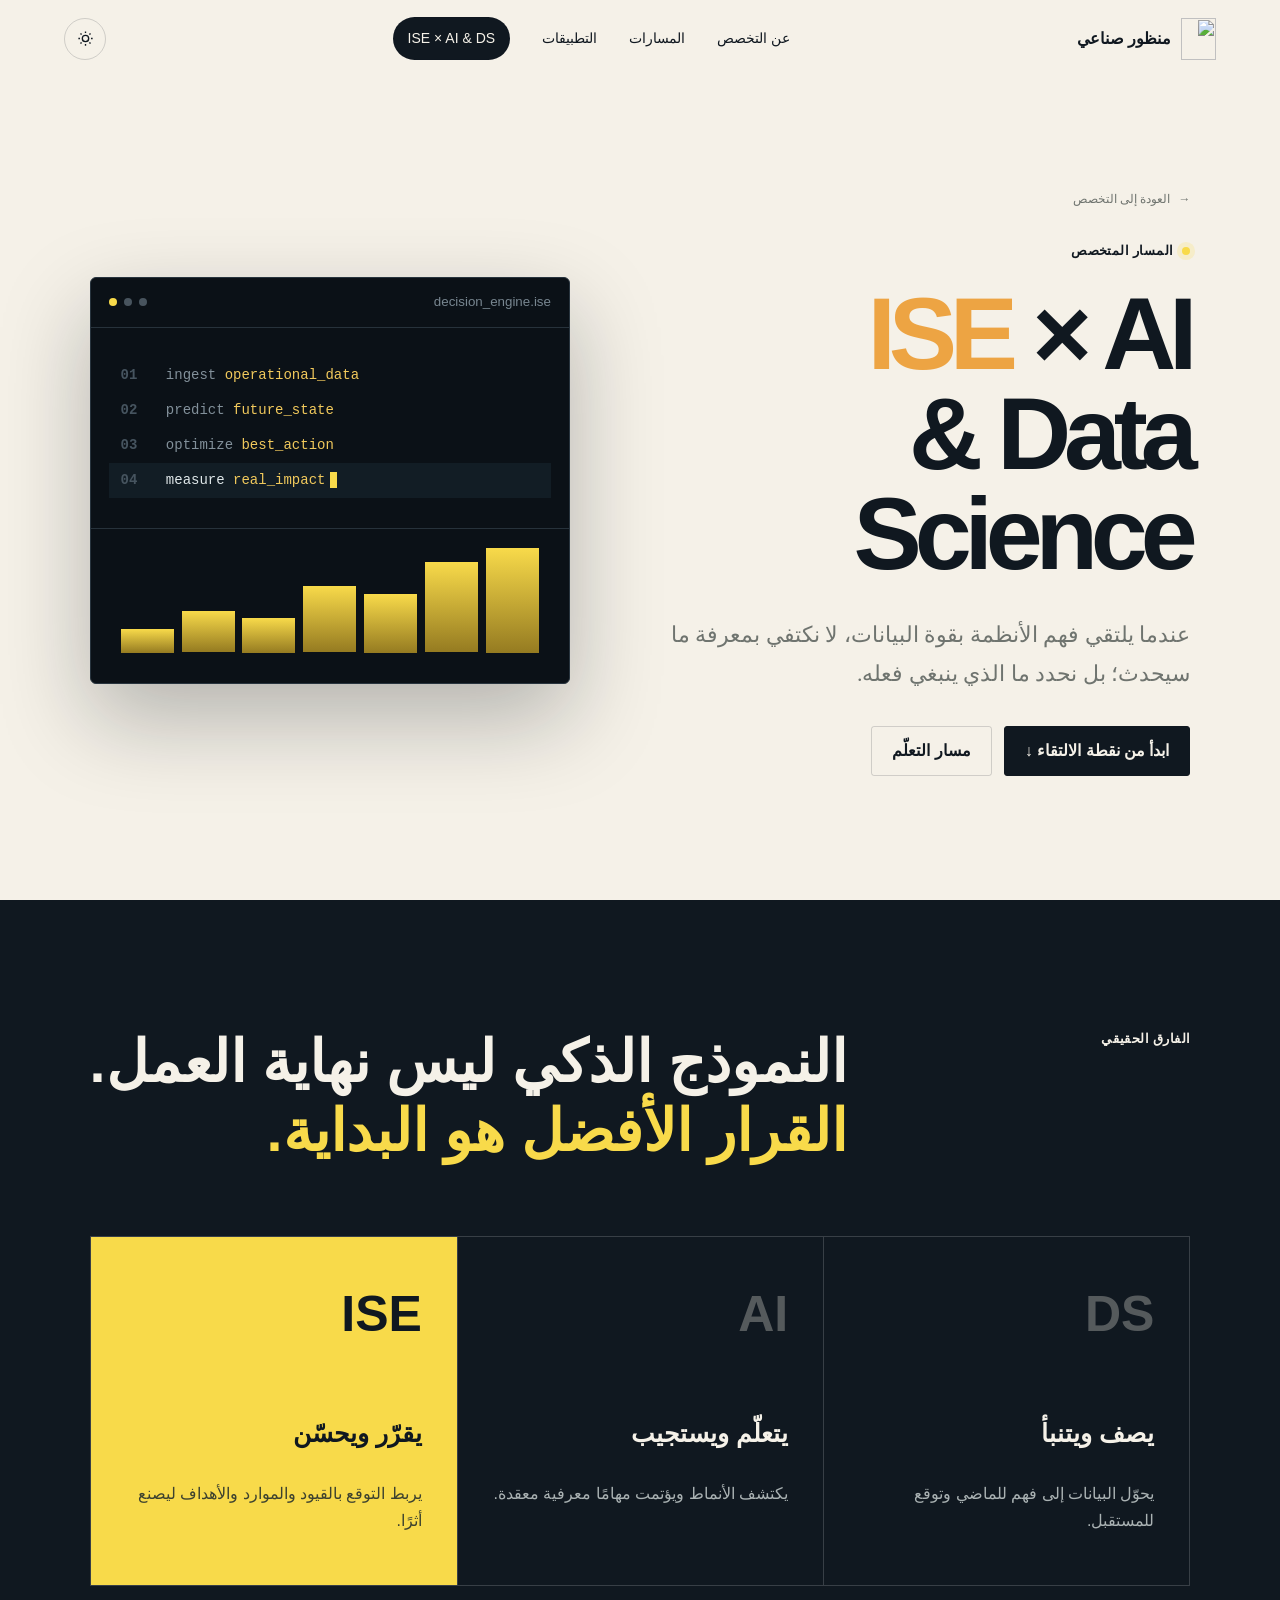
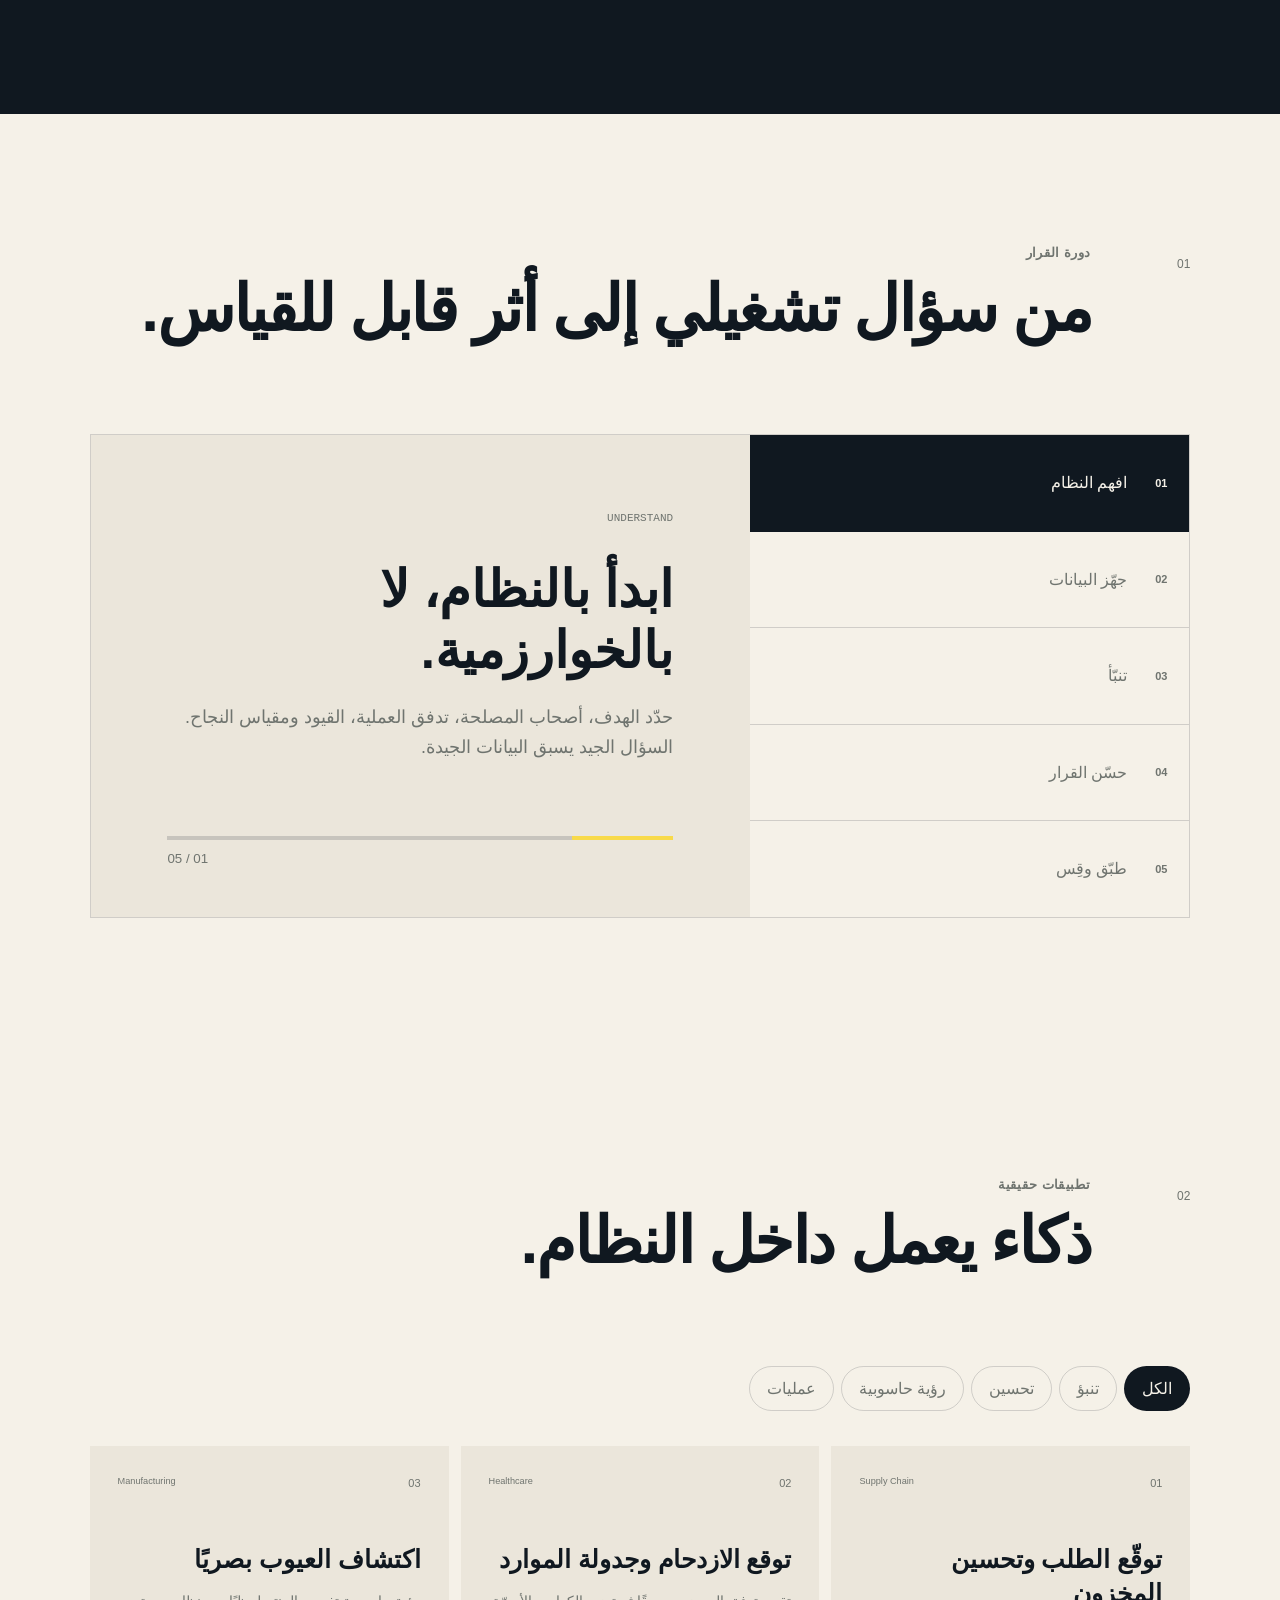
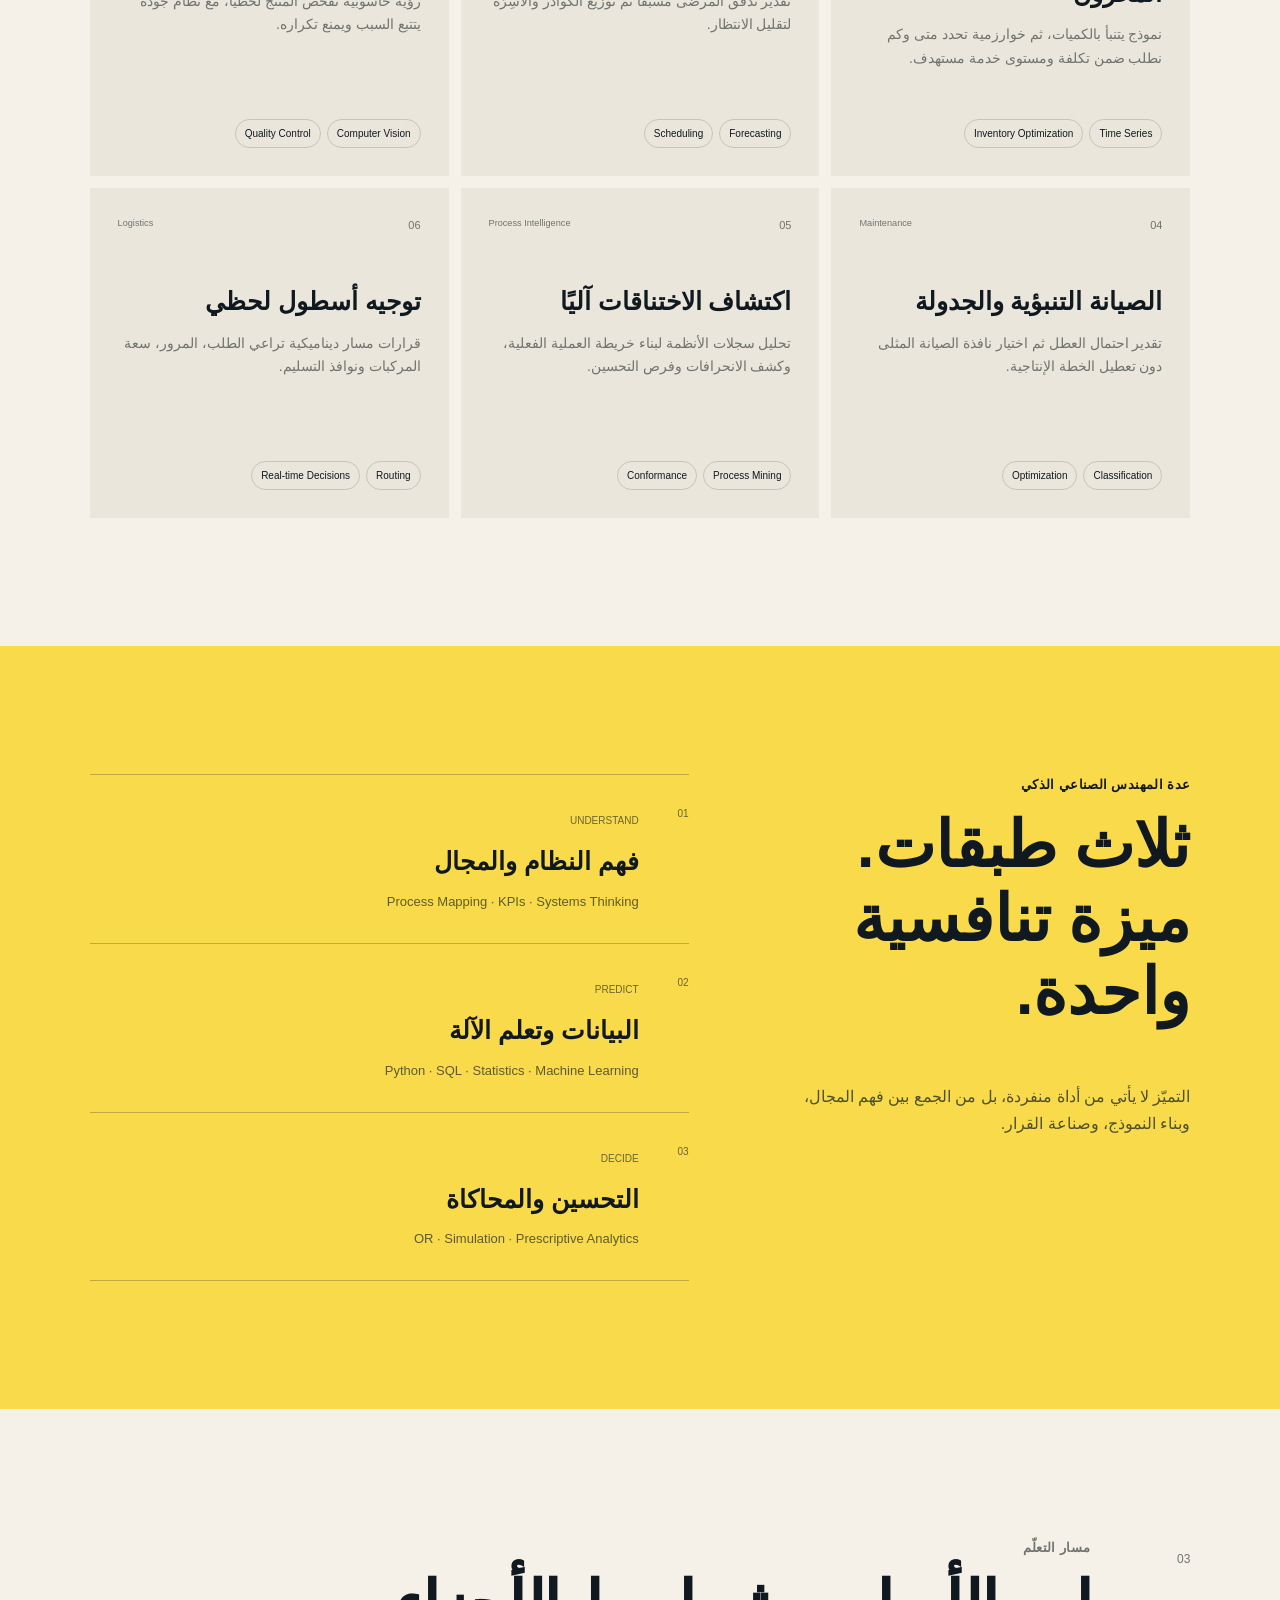
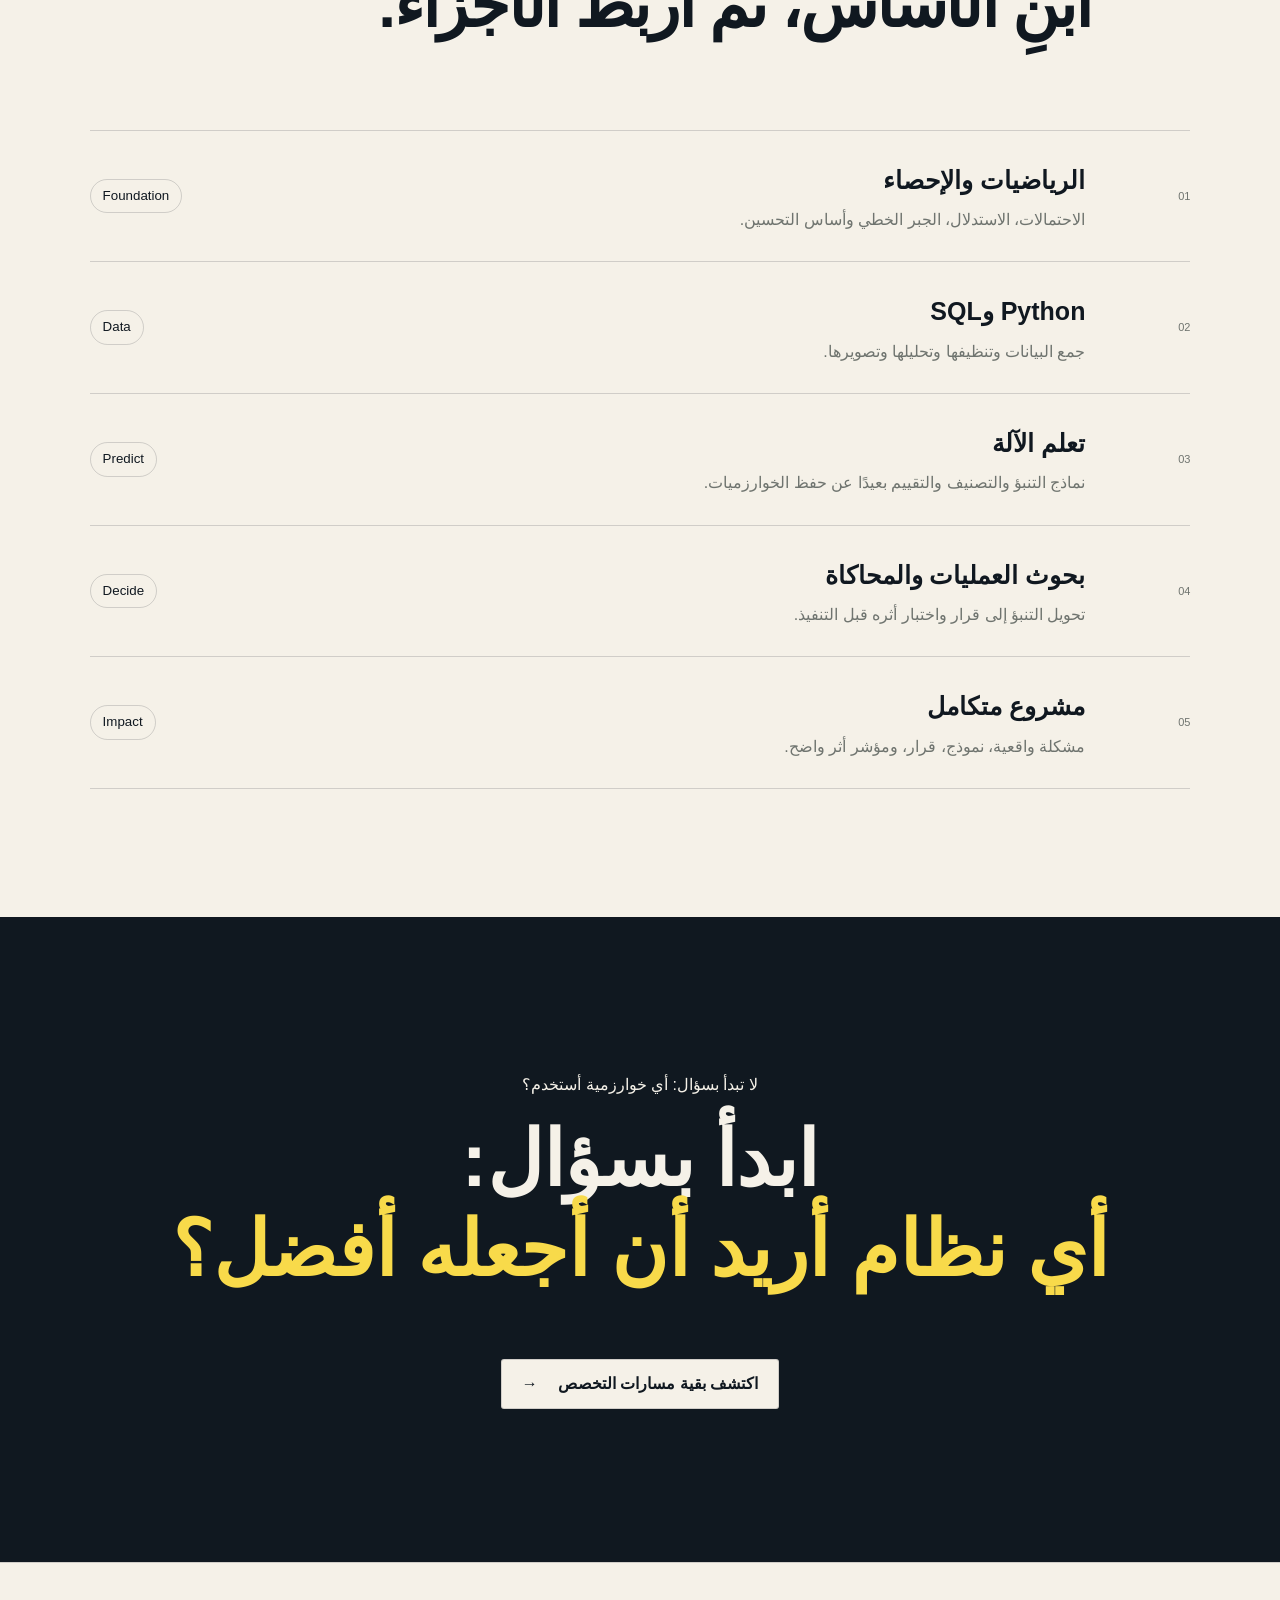
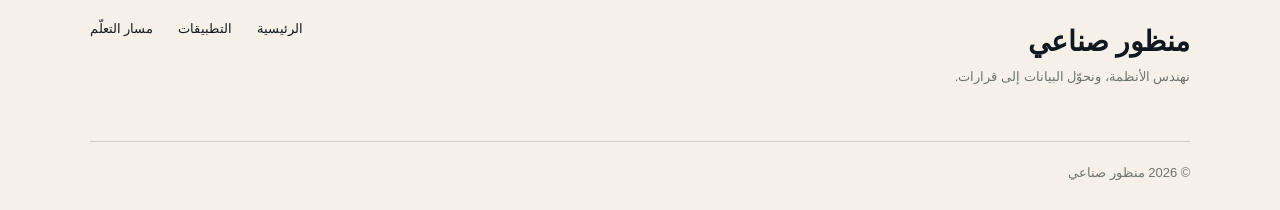
==== ai-data.html @ ce57ec6a "Add files via upload Initial website launch" ====
<!doctype html>
<html lang="ar" dir="rtl">
<head>
  <meta charset="utf-8"><meta name="viewport" content="width=device-width, initial-scale=1">
  <meta name="description" content="تقاطع الهندسة الصناعية والنظم مع الذكاء الاصطناعي وعلوم البيانات: من التنبؤ إلى القرار والتحسين.">
  <meta name="theme-color" content="#101820">
  <title>ISE × AI & Data Science | منظور صناعي</title>
  <link rel="icon" href="assets/manthoor-logo.svg" type="image/svg+xml"><link rel="stylesheet" href="styles.css">
</head>
<body data-page="ai">
  <a class="skip-link" href="#main">تجاوز إلى المحتوى</a><div class="reading-progress" aria-hidden="true"><span></span></div>
  <header class="site-header" data-header>
    <a class="brand" href="index.html"><img src="assets/manthoor-logo.svg" alt="" width="40" height="46"><span>منظور صناعي</span></a>
    <nav class="desktop-nav" aria-label="التنقل الرئيسي"><a href="index.html#about">عن التخصص</a><a href="index.html#fields">المسارات</a><a href="#applications">التطبيقات</a><a class="nav-feature active" href="ai-data.html">ISE × AI &amp; DS</a></nav>
    <div class="header-actions"><button class="icon-button" data-theme-toggle aria-label="تبديل المظهر"><svg aria-hidden="true" viewBox="0 0 24 24"><path d="M12 3v2m0 14v2M3 12h2m14 0h2M5.64 5.64l1.42 1.42m9.88 9.88 1.42 1.42m0-12.72-1.42 1.42M7.06 16.94l-1.42 1.42M16 12a4 4 0 1 1-8 0 4 4 0 0 1 8 0Z"/></svg></button><button class="menu-button" data-menu-button aria-expanded="false" aria-controls="mobile-menu"><span></span><span></span><span></span><b class="sr-only">القائمة</b></button></div>
    <nav class="mobile-menu" id="mobile-menu" data-mobile-menu><a href="index.html">الرئيسية</a><a href="#intersection">نقطة الالتقاء</a><a href="#applications">التطبيقات</a><a href="#roadmap">مسار التعلّم</a></nav>
  </header>

  <main id="main">
    <section class="ai-hero">
      <div class="ai-hero-copy reveal"><a class="back-link" href="index.html"><span aria-hidden="true">→</span> العودة إلى التخصص</a><div class="eyebrow"><span class="eyebrow-dot"></span> المسار المتخصص</div><h1><span>ISE</span> × AI<br>&amp; Data Science</h1><p>عندما يلتقي فهم الأنظمة بقوة البيانات، لا نكتفي بمعرفة ما سيحدث؛ بل نحدد ما الذي ينبغي فعله.</p><div class="hero-actions"><a class="button primary" href="#intersection">ابدأ من نقطة الالتقاء ↓</a><a class="button ghost" href="#roadmap">مسار التعلّم</a></div></div>
      <div class="ai-console reveal" aria-label="تصور لمسار القرار الذكي"><div class="console-top"><span></span><span></span><span></span><small>decision_engine.ise</small></div><div class="console-body"><p><b>01</b> ingest <span>operational_data</span></p><p><b>02</b> predict <span>future_state</span></p><p><b>03</b> optimize <span>best_action</span></p><p class="console-active"><b>04</b> measure <span>real_impact</span><i></i></p></div><div class="console-chart"><i style="--h:22%"></i><i style="--h:38%"></i><i style="--h:32%"></i><i style="--h:61%"></i><i style="--h:54%"></i><i style="--h:83%"></i><i style="--h:96%"></i></div></div>
    </section>

    <section class="ai-thesis dark-band" id="intersection"><div class="reveal"><p class="kicker">الفارق الحقيقي</p><h2>النموذج الذكي ليس نهاية العمل.<br><span>القرار الأفضل هو البداية.</span></h2></div><div class="thesis-cards"><article class="reveal"><strong>DS</strong><h3>يصف ويتنبأ</h3><p>يحوّل البيانات إلى فهم للماضي وتوقع للمستقبل.</p></article><article class="reveal"><strong>AI</strong><h3>يتعلّم ويستجيب</h3><p>يكتشف الأنماط ويؤتمت مهامًا معرفية معقدة.</p></article><article class="reveal active"><strong>ISE</strong><h3>يقرّر ويحسّن</h3><p>يربط التوقع بالقيود والموارد والأهداف ليصنع أثرًا.</p></article></div></section>

    <section class="content-section decision-cycle">
      <div class="section-heading reveal"><span class="section-index">01</span><div><p class="kicker">دورة القرار</p><h2>من سؤال تشغيلي إلى أثر قابل للقياس.</h2></div></div>
      <div class="cycle-layout reveal" data-cycle>
        <div class="cycle-tabs" role="tablist">
          <button role="tab" aria-selected="true" data-cycle-step="0"><b>01</b><span>افهم النظام</span></button>
          <button role="tab" aria-selected="false" data-cycle-step="1"><b>02</b><span>جهّز البيانات</span></button>
          <button role="tab" aria-selected="false" data-cycle-step="2"><b>03</b><span>تنبّأ</span></button>
          <button role="tab" aria-selected="false" data-cycle-step="3"><b>04</b><span>حسّن القرار</span></button>
          <button role="tab" aria-selected="false" data-cycle-step="4"><b>05</b><span>طبّق وقِس</span></button>
        </div>
        <div class="cycle-panel"><span data-cycle-label>UNDERSTAND</span><h3 data-cycle-title>ابدأ بالنظام، لا بالخوارزمية.</h3><p data-cycle-text>حدّد الهدف، أصحاب المصلحة، تدفق العملية، القيود ومقياس النجاح. السؤال الجيد يسبق البيانات الجيدة.</p><div class="cycle-meter"><i></i><small data-cycle-count>01 / 05</small></div></div>
      </div>
    </section>

    <section class="content-section applications" id="applications">
      <div class="section-heading reveal"><span class="section-index">02</span><div><p class="kicker">تطبيقات حقيقية</p><h2>ذكاء يعمل داخل النظام.</h2></div></div>
      <div class="filter-row reveal" data-filters aria-label="تصفية التطبيقات"><button class="active" data-filter="all">الكل</button><button data-filter="predict">تنبؤ</button><button data-filter="optimize">تحسين</button><button data-filter="vision">رؤية حاسوبية</button><button data-filter="process">عمليات</button></div>
      <div class="project-grid" data-projects>
        <article class="project-card reveal" data-category="predict optimize"><div><span>01</span><small>Supply Chain</small></div><h3>توقّع الطلب وتحسين المخزون</h3><p>نموذج يتنبأ بالكميات، ثم خوارزمية تحدد متى وكم نطلب ضمن تكلفة ومستوى خدمة مستهدف.</p><ul><li>Time Series</li><li>Inventory Optimization</li></ul></article>
        <article class="project-card reveal" data-category="predict optimize"><div><span>02</span><small>Healthcare</small></div><h3>توقع الازدحام وجدولة الموارد</h3><p>تقدير تدفق المرضى مسبقًا ثم توزيع الكوادر والأسِرّة لتقليل الانتظار.</p><ul><li>Forecasting</li><li>Scheduling</li></ul></article>
        <article class="project-card reveal" data-category="vision process"><div><span>03</span><small>Manufacturing</small></div><h3>اكتشاف العيوب بصريًا</h3><p>رؤية حاسوبية تفحص المنتج لحظيًا، مع نظام جودة يتتبع السبب ويمنع تكراره.</p><ul><li>Computer Vision</li><li>Quality Control</li></ul></article>
        <article class="project-card reveal" data-category="predict optimize"><div><span>04</span><small>Maintenance</small></div><h3>الصيانة التنبؤية والجدولة</h3><p>تقدير احتمال العطل ثم اختيار نافذة الصيانة المثلى دون تعطيل الخطة الإنتاجية.</p><ul><li>Classification</li><li>Optimization</li></ul></article>
        <article class="project-card reveal" data-category="process"><div><span>05</span><small>Process Intelligence</small></div><h3>اكتشاف الاختناقات آليًا</h3><p>تحليل سجلات الأنظمة لبناء خريطة العملية الفعلية، وكشف الانحرافات وفرص التحسين.</p><ul><li>Process Mining</li><li>Conformance</li></ul></article>
        <article class="project-card reveal" data-category="optimize process"><div><span>06</span><small>Logistics</small></div><h3>توجيه أسطول لحظي</h3><p>قرارات مسار ديناميكية تراعي الطلب، المرور، سعة المركبات ونوافذ التسليم.</p><ul><li>Routing</li><li>Real-time Decisions</li></ul></article>
      </div>
    </section>

    <section class="stack-section">
      <div class="stack-intro reveal"><p class="kicker">عدة المهندس الصناعي الذكي</p><h2>ثلاث طبقات.<br>ميزة تنافسية واحدة.</h2><p>التميّز لا يأتي من أداة منفردة، بل من الجمع بين فهم المجال، وبناء النموذج، وصناعة القرار.</p></div>
      <div class="stack-list reveal"><article><span>01</span><div><small>UNDERSTAND</small><h3>فهم النظام والمجال</h3><p>Process Mapping · KPIs · Systems Thinking</p></div></article><article><span>02</span><div><small>PREDICT</small><h3>البيانات وتعلم الآلة</h3><p>Python · SQL · Statistics · Machine Learning</p></div></article><article><span>03</span><div><small>DECIDE</small><h3>التحسين والمحاكاة</h3><p>OR · Simulation · Prescriptive Analytics</p></div></article></div>
    </section>

    <section class="content-section roadmap" id="roadmap">
      <div class="section-heading reveal"><span class="section-index">03</span><div><p class="kicker">مسار التعلّم</p><h2>ابنِ الأساس، ثم اربط الأجزاء.</h2></div></div>
      <ol class="roadmap-list">
        <li class="reveal"><span>01</span><div><h3>الرياضيات والإحصاء</h3><p>الاحتمالات، الاستدلال، الجبر الخطي وأساس التحسين.</p></div><small>Foundation</small></li>
        <li class="reveal"><span>02</span><div><h3>Python وSQL</h3><p>جمع البيانات وتنظيفها وتحليلها وتصويرها.</p></div><small>Data</small></li>
        <li class="reveal"><span>03</span><div><h3>تعلم الآلة</h3><p>نماذج التنبؤ والتصنيف والتقييم بعيدًا عن حفظ الخوارزميات.</p></div><small>Predict</small></li>
        <li class="reveal"><span>04</span><div><h3>بحوث العمليات والمحاكاة</h3><p>تحويل التنبؤ إلى قرار واختبار أثره قبل التنفيذ.</p></div><small>Decide</small></li>
        <li class="reveal"><span>05</span><div><h3>مشروع متكامل</h3><p>مشكلة واقعية، نموذج، قرار، ومؤشر أثر واضح.</p></div><small>Impact</small></li>
      </ol>
    </section>

    <section class="final-cta"><div class="reveal"><p>لا تبدأ بسؤال: أي خوارزمية أستخدم؟</p><h2>ابدأ بسؤال:<br><span>أي نظام أريد أن أجعله أفضل؟</span></h2><a class="button light" href="index.html">اكتشف بقية مسارات التخصص <span aria-hidden="true">→</span></a></div></section>
  </main>
  <footer class="site-footer"><div><a class="footer-brand" href="index.html">منظور صناعي</a><p>نهندس الأنظمة، ونحوّل البيانات إلى قرارات.</p></div><div class="footer-links"><a href="index.html">الرئيسية</a><a href="#applications">التطبيقات</a><a href="#roadmap">مسار التعلّم</a></div><p class="copyright">© <span data-year></span> منظور صناعي</p></footer>
  <script src="app.js" defer></script>
</body>
</html>
---- styles.css ----
@font-face{font-family:"Thmanyah Sans";src:local("thmanyah sans"),url("assets/fonts/thmanyahsans-Regular.woff2") format("woff2");font-weight:400;font-style:normal;font-display:swap}
@font-face{font-family:"Thmanyah Sans";src:local("thmanyah sans Medium"),url("assets/fonts/thmanyahsans-Medium.woff2") format("woff2");font-weight:500;font-style:normal;font-display:swap}
@font-face{font-family:"Thmanyah Sans";src:local("thmanyah sans Bold"),url("assets/fonts/thmanyahsans-Bold.woff2") format("woff2");font-weight:700;font-style:normal;font-display:swap}
@font-face{font-family:"Thmanyah Display";src:local("thmanyah serif display Bold"),url("assets/fonts/thmanyahserifdisplay-Bold.woff2") format("woff2");font-weight:700;font-style:normal;font-display:swap}
@font-face{font-family:"Thmanyah Text";src:local("thmanyah serif text"),url("assets/fonts/thmanyahseriftext-Regular.woff2") format("woff2");font-weight:400;font-style:normal;font-display:swap}
:root{--ink:#101820;--ink-2:#1d2832;--paper:#f5f1e8;--paper-2:#ebe6db;--yellow:#f8da4a;--orange:#eda443;--muted:#6f746f;--line:rgba(16,24,32,.16);--white:#fffdf7;--display:"Thmanyah Display","Noto Kufi Arabic","Tahoma",sans-serif;--text:"Thmanyah Text","Noto Naskh Arabic","Tahoma",serif;--sans:"Thmanyah Sans","Noto Sans Arabic","Tahoma",sans-serif;--ease:cubic-bezier(.22,1,.36,1)}
[data-theme="dark"]{--paper:#111a22;--paper-2:#17232c;--ink:#f8f4ea;--ink-2:#e9e4d9;--muted:#aeb6b7;--line:rgba(255,255,255,.15);--white:#0e161d}
*{box-sizing:border-box}html{scroll-behavior:smooth;scroll-padding-top:90px}body{margin:0;background:var(--paper);color:var(--ink);font-family:var(--sans);line-height:1.7;overflow-x:hidden}body.menu-open{overflow:hidden}a{color:inherit;text-decoration:none}button{font:inherit}img{max-width:100%}::selection{background:var(--yellow);color:#101820}.sr-only{position:absolute;width:1px;height:1px;padding:0;margin:-1px;overflow:hidden;clip:rect(0,0,0,0);white-space:nowrap;border:0}.skip-link{position:fixed;top:10px;right:10px;z-index:200;padding:10px 16px;background:var(--yellow);color:#101820;transform:translateY(-150%)}.skip-link:focus{transform:none}.reading-progress{position:fixed;top:0;left:0;right:0;height:3px;z-index:120}.reading-progress span{display:block;width:0;height:100%;background:var(--yellow)}
.site-header{height:78px;padding:0 clamp(20px,5vw,76px);display:flex;align-items:center;justify-content:space-between;position:fixed;inset:0 0 auto;z-index:100;border-bottom:1px solid transparent;transition:.35s var(--ease)}.site-header.scrolled{height:68px;background:color-mix(in srgb,var(--paper) 90%,transparent);border-color:var(--line);backdrop-filter:blur(16px)}.brand{display:flex;align-items:center;gap:10px;font-weight:700}.brand img{width:35px;height:42px;object-fit:contain}.desktop-nav{display:flex;align-items:center;gap:32px;font-size:14px}.desktop-nav a{position:relative}.desktop-nav a:not(.nav-feature):after{content:"";position:absolute;height:2px;background:var(--yellow);left:0;right:100%;bottom:-7px;transition:.3s var(--ease)}.desktop-nav a:hover:after{right:0}.nav-feature{padding:9px 14px;border:1px solid var(--line);border-radius:99px}.nav-feature:hover,.nav-feature.active{background:var(--ink);color:var(--paper)}.header-actions{display:flex;align-items:center;gap:9px}.icon-button,.menu-button{width:42px;height:42px;border:1px solid var(--line);border-radius:50%;background:transparent;color:var(--ink);display:grid;place-items:center;cursor:pointer}.icon-button svg{width:19px;fill:none;stroke:currentColor;stroke-width:1.7}.menu-button{display:none;align-content:center;gap:5px}.menu-button span{width:18px;height:1.5px;background:currentColor;display:block;transition:.3s}.mobile-menu{display:none}
.section-grid{padding-inline:clamp(20px,7vw,110px)}.hero{min-height:100svh;padding-top:120px;padding-bottom:60px;display:grid;grid-template-columns:1.1fr .9fr;align-items:center;gap:4vw;position:relative}.hero-copy{max-width:720px}.eyebrow,.kicker{font-size:13px;font-weight:600;letter-spacing:.03em}.eyebrow{display:flex;align-items:center;gap:9px;margin-bottom:22px}.eyebrow-dot{width:8px;height:8px;background:var(--yellow);border-radius:50%;box-shadow:0 0 0 5px color-mix(in srgb,var(--yellow) 20%,transparent)}h1,h2,h3,p{margin-top:0}.hero h1,.ai-hero h1{font-family:var(--display);font-feature-settings:"salt" 1;font-size:clamp(55px,7.3vw,112px);font-weight:700;line-height:.98;letter-spacing:-.05em;margin:0 0 30px}.marker{position:relative;z-index:0}.marker:after{content:"";position:absolute;z-index:-1;inset:auto -2% 3% -1%;height:18%;background:var(--yellow);transform:rotate(-1deg)}.hero-lead{max-width:600px;color:var(--muted);font-size:clamp(17px,1.6vw,22px)}.hero-actions{display:flex;flex-wrap:wrap;gap:12px;margin-top:32px}.button{min-height:50px;padding:0 20px;border:1px solid var(--line);border-radius:3px;display:inline-flex;align-items:center;justify-content:center;gap:20px;font-weight:600;transition:.3s var(--ease)}.button:hover{transform:translateY(-3px)}.button.primary{background:var(--ink);color:var(--paper);border-color:var(--ink)}.button.primary:hover{background:var(--yellow);border-color:var(--yellow);color:#101820}.button.ghost:hover{border-color:var(--ink)}.button.light{background:var(--paper);color:var(--ink)}.scroll-cue{position:absolute;bottom:25px;right:clamp(20px,7vw,110px);font-size:12px;color:var(--muted);display:flex;align-items:center;gap:9px}.scroll-cue span{height:32px;width:1px;background:currentColor;animation:cue 1.8s infinite}@keyframes cue{50%{transform:scaleY(.45);transform-origin:bottom}}
.system-orbit{height:min(600px,68vw);max-height:600px;min-height:430px;position:relative;display:grid;place-items:center}.orbit-grid{position:absolute;inset:7%;border:1px solid var(--line);border-radius:50%;background:radial-gradient(circle,var(--line) 1px,transparent 1px);background-size:22px 22px;mask-image:radial-gradient(#000,transparent 71%)}.orbit-grid:before,.orbit-grid:after{content:"";position:absolute;border:1px dashed var(--line);border-radius:50%;inset:13%}.orbit-grid:after{inset:29%}.core-node{width:170px;height:170px;background:var(--ink);color:var(--paper);border-radius:50%;display:flex;align-items:center;justify-content:center;flex-direction:column;position:relative;z-index:2;box-shadow:0 20px 70px rgba(16,24,32,.24)}.core-node span{font-size:42px;font-weight:700;line-height:1}.core-node small{font-size:11px;opacity:.6;margin-top:8px}.orbit-node{position:absolute;border:1px solid var(--line);background:var(--paper);color:var(--ink);padding:9px 13px;border-radius:99px;cursor:pointer;transition:.3s var(--ease);z-index:3}.orbit-node i{display:inline-block;width:7px;height:7px;border-radius:50%;background:var(--yellow);margin-left:7px}.orbit-node:hover,.orbit-node:focus{background:var(--yellow);color:#101820;transform:scale(1.08)}.node-data{top:12%;left:18%}.node-human{top:18%;right:12%}.node-process{bottom:18%;left:10%}.node-tech{bottom:10%;right:20%}.orbit-message{position:absolute;bottom:0;color:var(--muted);font-size:12px}
.dark-band{background:#101820;color:#f5f1e8}.statement{padding:clamp(70px,10vw,150px) clamp(20px,8vw,130px);display:flex;justify-content:space-between;align-items:end;gap:60px}.statement>p{font-family:var(--display);font-feature-settings:"salt" 1;font-size:clamp(35px,5vw,78px);line-height:1.2;margin:0}.statement strong{color:var(--yellow);font-weight:700}.statement-tags{display:flex;align-items:center;gap:12px;white-space:nowrap}.statement-tags span{font-size:12px}.statement-tags i{width:24px;height:1px;background:#f5f1e8;opacity:.3}
.content-section{padding:clamp(80px,10vw,150px) clamp(20px,7vw,110px)}.section-heading{display:grid;grid-template-columns:90px 1fr;gap:10px;margin-bottom:clamp(50px,7vw,95px)}.section-index{font-size:12px;padding-top:12px;color:var(--muted)}.section-heading .kicker{color:var(--muted);margin-bottom:10px}.section-heading h2{font-family:var(--display);font-feature-settings:"salt" 1;font-size:clamp(38px,5vw,72px);line-height:1.1;letter-spacing:-.035em;margin:0}.about-layout{display:grid;grid-template-columns:1fr 1fr;gap:8vw}.about-intro{max-width:650px}.about-intro .large-copy{font-size:clamp(24px,2.5vw,38px);line-height:1.45;color:var(--ink)}.about-intro p:not(.large-copy){color:var(--muted);font-size:18px}.question-stack{border-top:1px solid var(--line)}.question-stack article{display:grid;grid-template-columns:45px 1fr;border-bottom:1px solid var(--line);padding:24px 0;transition:.3s}.question-stack article:hover{padding-right:12px;background:linear-gradient(90deg,transparent,color-mix(in srgb,var(--yellow) 12%,transparent))}.question-stack span{font-size:11px;color:var(--muted)}.question-stack p{margin:0;font-size:20px}
.systems-lab{background:var(--paper-2)}.lab-tabs{display:flex;border-bottom:1px solid var(--line);gap:5px}.lab-tabs button,.filter-row button{border:0;background:none;color:var(--muted);padding:14px 20px;cursor:pointer;position:relative}.lab-tabs button:after{content:"";position:absolute;bottom:-1px;right:0;left:0;height:3px;background:transparent}.lab-tabs button[aria-selected="true"]{color:var(--ink);font-weight:700}.lab-tabs button[aria-selected="true"]:after{background:var(--yellow)}.lab-panel{background:var(--ink);color:var(--paper);padding:clamp(30px,6vw,80px);min-height:390px;display:flex;flex-direction:column;justify-content:space-between}.lab-meta{display:flex;justify-content:space-between;font-size:12px;opacity:.55}.lab-panel h3{font-family:var(--display);font-size:clamp(34px,4vw,62px);line-height:1.15;max-width:850px;margin:40px 0}.decision-flow{display:grid;grid-template-columns:1fr auto 1fr auto 1fr;gap:22px;align-items:center;border-top:1px solid rgba(255,255,255,.16);padding-top:25px}.decision-flow small{opacity:.5}.decision-flow p{margin:5px 0 0}.decision-flow .result p{color:var(--yellow)}
.fields-grid{display:grid;grid-template-columns:repeat(3,1fr);border-top:1px solid var(--line);border-right:1px solid var(--line)}.field-card{min-height:300px;padding:30px;border-left:1px solid var(--line);border-bottom:1px solid var(--line);display:flex;flex-direction:column;transition:.35s var(--ease)}.field-card>span{font-size:12px;color:var(--muted)}.field-card h3{font-size:24px;line-height:1.4;margin:55px 0 14px}.field-card p{color:var(--muted)}.field-card small{margin-top:auto}.field-card:hover{background:var(--white);transform:translateY(-5px);box-shadow:0 20px 50px rgba(16,24,32,.08)}.field-card.feature{background:var(--yellow);color:#101820}.field-card.feature p,.field-card.feature>span{color:#414120}.field-card.feature small{display:flex;justify-content:space-between;font-weight:700}
.bridge-section{background:var(--ink);color:var(--paper);padding:clamp(80px,10vw,150px) clamp(20px,7vw,110px);display:grid;grid-template-columns:1.1fr .9fr;gap:8vw;align-items:center}.bridge-copy h2{font-family:var(--display);font-size:clamp(38px,5vw,74px);line-height:1.16}.bridge-copy h2 span{color:var(--yellow)}.bridge-copy>p:not(.kicker){max-width:650px;color:#abb2b3;font-size:18px}.bridge-visual{border:1px solid rgba(255,255,255,.16);padding:30px;position:relative}.bridge-stage{display:flex;justify-content:space-between;align-items:center;border-bottom:1px solid rgba(255,255,255,.15);padding:24px 0}.bridge-stage p{font-size:26px;margin:0}.bridge-stage span{font-size:11px;opacity:.5}.bridge-stage.active p{color:var(--yellow)}.data-stream{height:140px;display:flex;align-items:end;gap:8px;border-bottom:1px solid rgba(255,255,255,.16)}.data-stream i{height:6px;flex:1;background:var(--yellow);animation:stream 2.3s var(--ease) infinite}.data-stream i:nth-child(2){animation-delay:.15s}.data-stream i:nth-child(3){animation-delay:.3s}.data-stream i:nth-child(4){animation-delay:.45s}.data-stream i:nth-child(5){animation-delay:.6s}.data-stream i:nth-child(6){animation-delay:.75s}@keyframes stream{0%,100%{height:6px;opacity:.3}50%{height:70%;opacity:1}}
.closing-quote{text-align:center;display:flex;flex-direction:column;align-items:center}.closing-quote img{height:105px;width:auto;margin-bottom:30px}.closing-quote blockquote{font-family:var(--display);font-feature-settings:"salt" 1;font-size:clamp(35px,5vw,72px);line-height:1.25;margin:0}.closing-quote blockquote strong{background:linear-gradient(transparent 65%,var(--yellow) 0)}.closing-quote>p{color:var(--muted);margin-top:28px}.site-footer{padding:55px clamp(20px,7vw,110px) 25px;border-top:1px solid var(--line);display:grid;grid-template-columns:1fr auto;gap:40px}.footer-brand{font-family:var(--display);font-size:28px;font-weight:700}.site-footer p{color:var(--muted);font-size:13px}.footer-links{display:flex;gap:25px;font-size:13px}.copyright{grid-column:1/-1;border-top:1px solid var(--line);padding-top:20px;margin:0}
/* AI page */
.ai-hero{min-height:100svh;padding:130px clamp(20px,7vw,110px) 70px;display:grid;grid-template-columns:1.05fr .95fr;gap:7vw;align-items:center}.back-link{font-size:12px;color:var(--muted);display:inline-flex;gap:8px;margin-bottom:30px}.ai-hero h1{direction:ltr;text-align:right;font-family:var(--sans);font-size:clamp(60px,8vw,128px);letter-spacing:-.07em}.ai-hero h1 span{color:var(--orange)}.ai-hero-copy>p{max-width:650px;font-size:20px;color:var(--muted)}.ai-console{direction:ltr;background:#0b1117;color:#d9e1e5;border:1px solid #28343e;border-radius:6px;box-shadow:0 35px 90px rgba(10,18,24,.28);overflow:hidden}.console-top{height:50px;border-bottom:1px solid #27323b;display:flex;align-items:center;gap:7px;padding:0 18px}.console-top>span{width:8px;height:8px;border-radius:50%;background:#48545e}.console-top span:first-child{background:var(--yellow)}.console-top small{margin-left:auto;color:#788690}.console-body{padding:30px;font:14px/2.5 ui-monospace,SFMono-Regular,monospace}.console-body p{margin:0;color:#82909a}.console-body b{color:#46545f;margin-right:20px}.console-body span{color:#f1c95c}.console-body .console-active{color:#dfe7e9;background:#121d25;margin-inline:-12px;padding-inline:12px}.console-active i{display:inline-block;width:7px;height:16px;background:var(--yellow);vertical-align:middle;margin-left:5px;animation:blink 1s steps(1) infinite}@keyframes blink{50%{opacity:0}}.console-chart{height:155px;padding:15px 30px 30px;display:flex;align-items:end;gap:8px;border-top:1px solid #27323b}.console-chart i{flex:1;height:var(--h);background:linear-gradient(var(--yellow),#957b21);transform-origin:bottom;animation:bars 1s var(--ease) both}@keyframes bars{from{transform:scaleY(0)}}
.ai-thesis{padding:clamp(80px,10vw,150px) clamp(20px,7vw,110px)}.ai-thesis>div:first-child{display:flex;justify-content:space-between;gap:50px;align-items:start;margin-bottom:70px}.ai-thesis h2{font-family:var(--display);font-size:clamp(36px,4.5vw,67px);line-height:1.2;margin:0}.ai-thesis h2 span{color:var(--yellow)}.thesis-cards{display:grid;grid-template-columns:repeat(3,1fr);border:1px solid rgba(255,255,255,.17)}.thesis-cards article{padding:35px;min-height:300px;border-left:1px solid rgba(255,255,255,.17)}.thesis-cards article:last-child{border:0}.thesis-cards strong{font-size:50px;opacity:.3}.thesis-cards h3{font-size:25px;margin-top:55px}.thesis-cards p{color:#aab2b3}.thesis-cards .active{background:var(--yellow);color:#101820}.thesis-cards .active strong{opacity:1}.thesis-cards .active p{color:#3d422f}
.cycle-layout{display:grid;grid-template-columns:.8fr 1.2fr;border:1px solid var(--line)}.cycle-tabs{display:flex;flex-direction:column}.cycle-tabs button{flex:1;min-height:75px;border:0;border-bottom:1px solid var(--line);background:transparent;color:var(--muted);display:grid;grid-template-columns:40px 1fr;text-align:right;align-items:center;padding:12px 22px;cursor:pointer}.cycle-tabs button:last-child{border:0}.cycle-tabs button b{font-size:11px}.cycle-tabs button[aria-selected="true"]{background:var(--ink);color:var(--paper)}.cycle-panel{background:var(--paper-2);padding:clamp(35px,6vw,80px);min-height:470px;display:flex;flex-direction:column;justify-content:center}.cycle-panel>span{font:11px ui-monospace,monospace;color:var(--muted)}.cycle-panel h3{font-family:var(--display);font-size:clamp(34px,4vw,60px);line-height:1.2;margin:35px 0 20px}.cycle-panel>p{font-size:18px;color:var(--muted);max-width:630px}.cycle-meter{height:4px;background:var(--line);margin-top:55px;position:relative}.cycle-meter i{display:block;width:20%;height:100%;background:var(--yellow);transition:.45s var(--ease)}.cycle-meter small{position:absolute;top:12px;left:0;color:var(--muted)}
.filter-row{display:flex;flex-wrap:wrap;gap:7px;margin-bottom:35px}.filter-row button{border:1px solid var(--line);border-radius:99px;padding:8px 17px}.filter-row button.active{background:var(--ink);color:var(--paper)}.project-grid{display:grid;grid-template-columns:repeat(3,1fr);gap:12px}.project-card{background:var(--paper-2);padding:28px;min-height:330px;display:flex;flex-direction:column;transition:.35s var(--ease)}.project-card[hidden]{display:none}.project-card:hover{transform:translateY(-5px)}.project-card>div{display:flex;justify-content:space-between;color:var(--muted);font-size:11px}.project-card h3{font-size:25px;line-height:1.35;margin:50px 0 13px}.project-card p{color:var(--muted);font-size:14px}.project-card ul{list-style:none;padding:0;margin:auto 0 0;display:flex;flex-wrap:wrap;gap:6px}.project-card li{font-size:10px;border:1px solid var(--line);padding:5px 9px;border-radius:99px}
.stack-section{padding:clamp(80px,10vw,150px) clamp(20px,7vw,110px);background:var(--yellow);color:#101820;display:grid;grid-template-columns:.8fr 1.2fr;gap:8vw}.stack-intro h2{font-family:var(--display);font-size:clamp(38px,5vw,70px);line-height:1.15}.stack-intro>p:last-child{color:#4f512c}.stack-list{border-top:1px solid rgba(16,24,32,.25)}.stack-list article{display:grid;grid-template-columns:50px 1fr;border-bottom:1px solid rgba(16,24,32,.25);padding:30px 0}.stack-list article>span,.stack-list small{font-size:10px;opacity:.6}.stack-list h3{font-size:25px;margin:8px 0}.stack-list p{font-size:13px;margin:0;opacity:.65;direction:ltr;text-align:right}
.roadmap-list{list-style:none;padding:0;margin:0;border-top:1px solid var(--line)}.roadmap-list li{display:grid;grid-template-columns:80px 1fr auto;align-items:center;gap:25px;padding:28px 0;border-bottom:1px solid var(--line)}.roadmap-list li>span{font-size:11px;color:var(--muted)}.roadmap-list h3{font-size:25px;margin:0 0 5px}.roadmap-list p{margin:0;color:var(--muted)}.roadmap-list small{direction:ltr;border:1px solid var(--line);border-radius:99px;padding:5px 12px}.final-cta{padding:clamp(90px,12vw,180px) clamp(20px,7vw,110px);background:var(--ink);color:var(--paper);text-align:center}.final-cta h2{font-family:var(--display);font-feature-settings:"salt" 1;font-size:clamp(43px,6vw,88px);line-height:1.18}.final-cta h2 span{color:var(--yellow)}
.reveal{opacity:0;transform:translateY(28px);transition:opacity .75s var(--ease),transform .75s var(--ease)}.reveal.visible{opacity:1;transform:none}.reveal:nth-child(2){transition-delay:.07s}.reveal:nth-child(3){transition-delay:.14s}
@media(max-width:900px){.desktop-nav{display:none}.menu-button{display:grid}.mobile-menu{display:flex;position:fixed;inset:68px 0 auto;background:var(--paper);padding:25px;flex-direction:column;gap:0;border-bottom:1px solid var(--line);transform:translateY(-130%);opacity:0;pointer-events:none;transition:.4s var(--ease)}.mobile-menu.open{transform:none;opacity:1;pointer-events:auto}.mobile-menu a{padding:15px 0;border-bottom:1px solid var(--line)}.hero,.ai-hero{grid-template-columns:1fr;padding-top:130px}.hero{min-height:auto}.system-orbit{height:520px}.statement{align-items:start;flex-direction:column}.about-layout,.bridge-section,.stack-section{grid-template-columns:1fr}.fields-grid,.project-grid{grid-template-columns:repeat(2,1fr)}.cycle-layout{grid-template-columns:1fr}.cycle-tabs{display:grid;grid-template-columns:repeat(5,1fr)}.cycle-tabs button{grid-template-columns:1fr;text-align:center;padding:12px 4px}.cycle-tabs button span{font-size:11px}.cycle-panel{min-height:380px}.ai-thesis>div:first-child{display:block}.thesis-cards{grid-template-columns:1fr}.thesis-cards article{min-height:230px;border-left:0;border-bottom:1px solid rgba(255,255,255,.17)}.thesis-cards h3{margin-top:30px}.ai-console{max-width:700px;width:100%;justify-self:center}}
@media(max-width:620px){.site-header{padding-inline:16px}.brand span{font-size:14px}.icon-button{display:none}.hero h1{font-size:52px}.hero-lead{font-size:16px}.button{width:100%}.system-orbit{height:400px;min-height:380px}.core-node{width:125px;height:125px}.core-node span{font-size:31px}.orbit-node{font-size:11px}.node-data{left:4%}.node-human{right:2%}.node-process{left:1%}.node-tech{right:8%}.statement-tags{display:grid;grid-template-columns:auto 20px auto}.statement-tags i:nth-of-type(2){display:none}.section-heading{grid-template-columns:35px 1fr}.about-layout{gap:45px}.decision-flow{grid-template-columns:1fr}.decision-flow>span{transform:rotate(-90deg);justify-self:start}.fields-grid,.project-grid{grid-template-columns:1fr}.field-card{min-height:255px}.lab-tabs{overflow-x:auto}.lab-tabs button{white-space:nowrap}.site-footer{grid-template-columns:1fr}.footer-links{flex-direction:column;gap:8px}.copyright{grid-column:auto}.ai-hero h1{font-size:52px}.ai-console{font-size:10px}.console-body{padding:20px 14px;font-size:11px}.cycle-tabs{grid-template-columns:repeat(5,minmax(63px,1fr));overflow-x:auto}.cycle-tabs button span{display:none}.roadmap-list li{grid-template-columns:35px 1fr}.roadmap-list small{display:none}.stack-list article{grid-template-columns:36px 1fr}}
@media(prefers-reduced-motion:reduce){html{scroll-behavior:auto}*,*:before,*:after{animation-duration:.01ms!important;animation-iteration-count:1!important;transition-duration:.01ms!important}.reveal{opacity:1;transform:none}}

/* Thmanyah editorial typography: text family for reading, display alternates for signature headings. */
.hero-lead{font:400 clamp(18px,1.7vw,24px)/1.8 var(--text)}
.about-intro{font-family:var(--text)}
.about-intro .large-copy{font-size:clamp(25px,2.6vw,40px);line-height:1.55}
.about-intro p:not(.large-copy){font-size:20px}
.ai-hero-copy>p{font:400 22px/1.8 var(--text)}
.closing-quote blockquote,.final-cta h2{font-feature-settings:"salt" 1,"swsh" 1}
@media(max-width:620px){.hero-lead{font-size:18px}.ai-hero-copy>p{font-size:19px}.about-intro p:not(.large-copy){font-size:18px}}
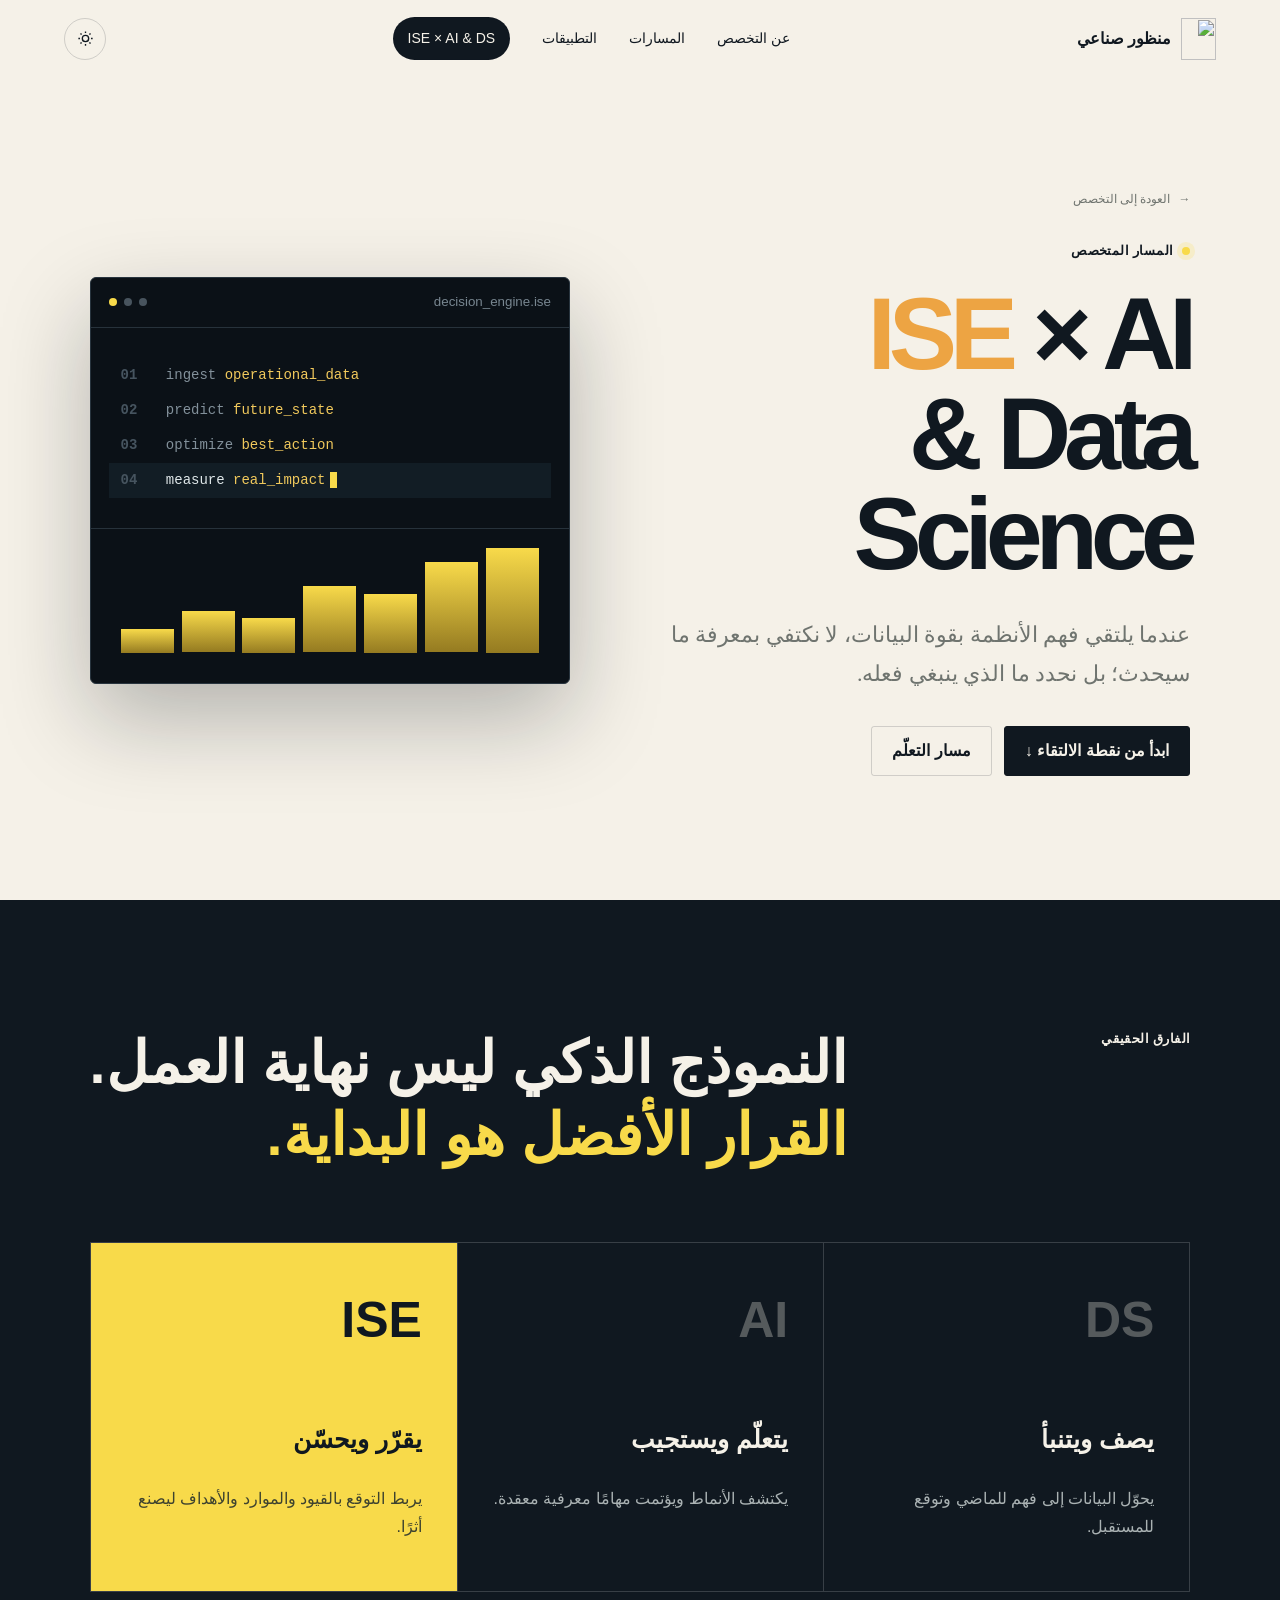
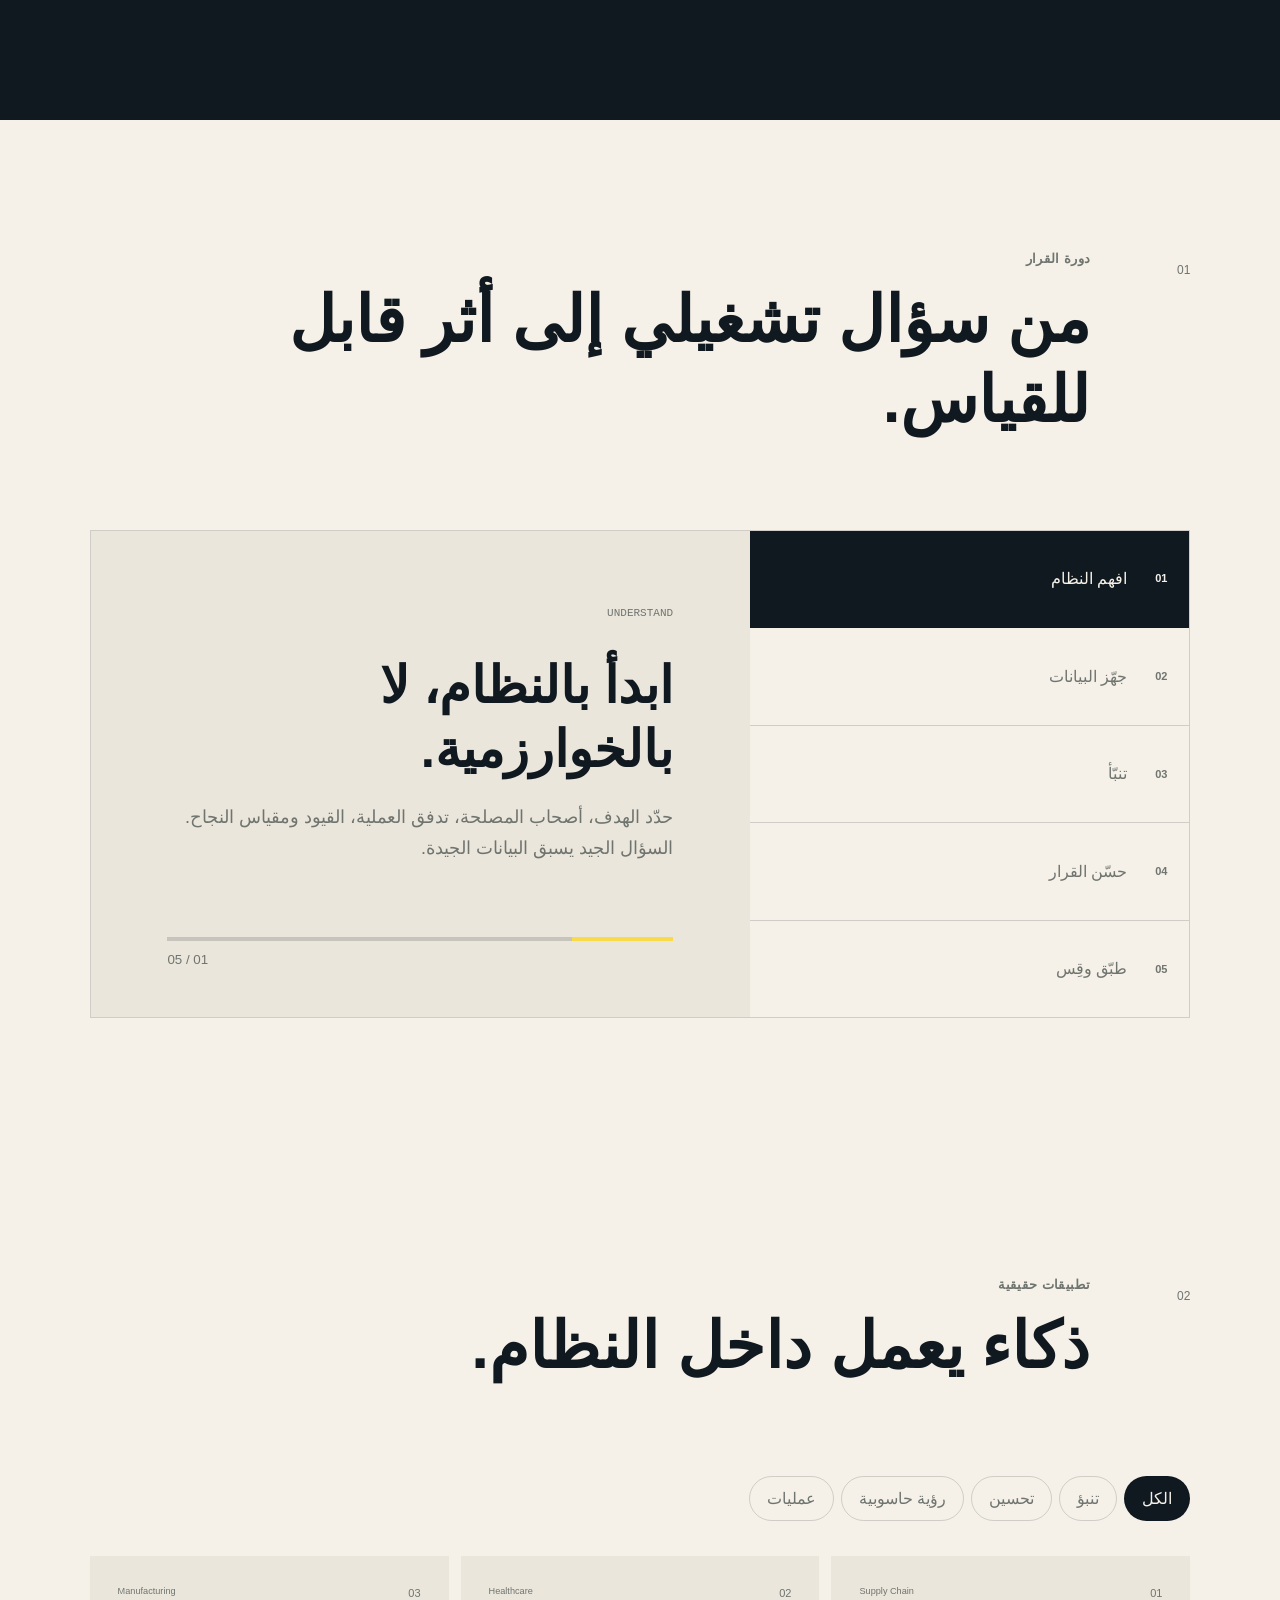
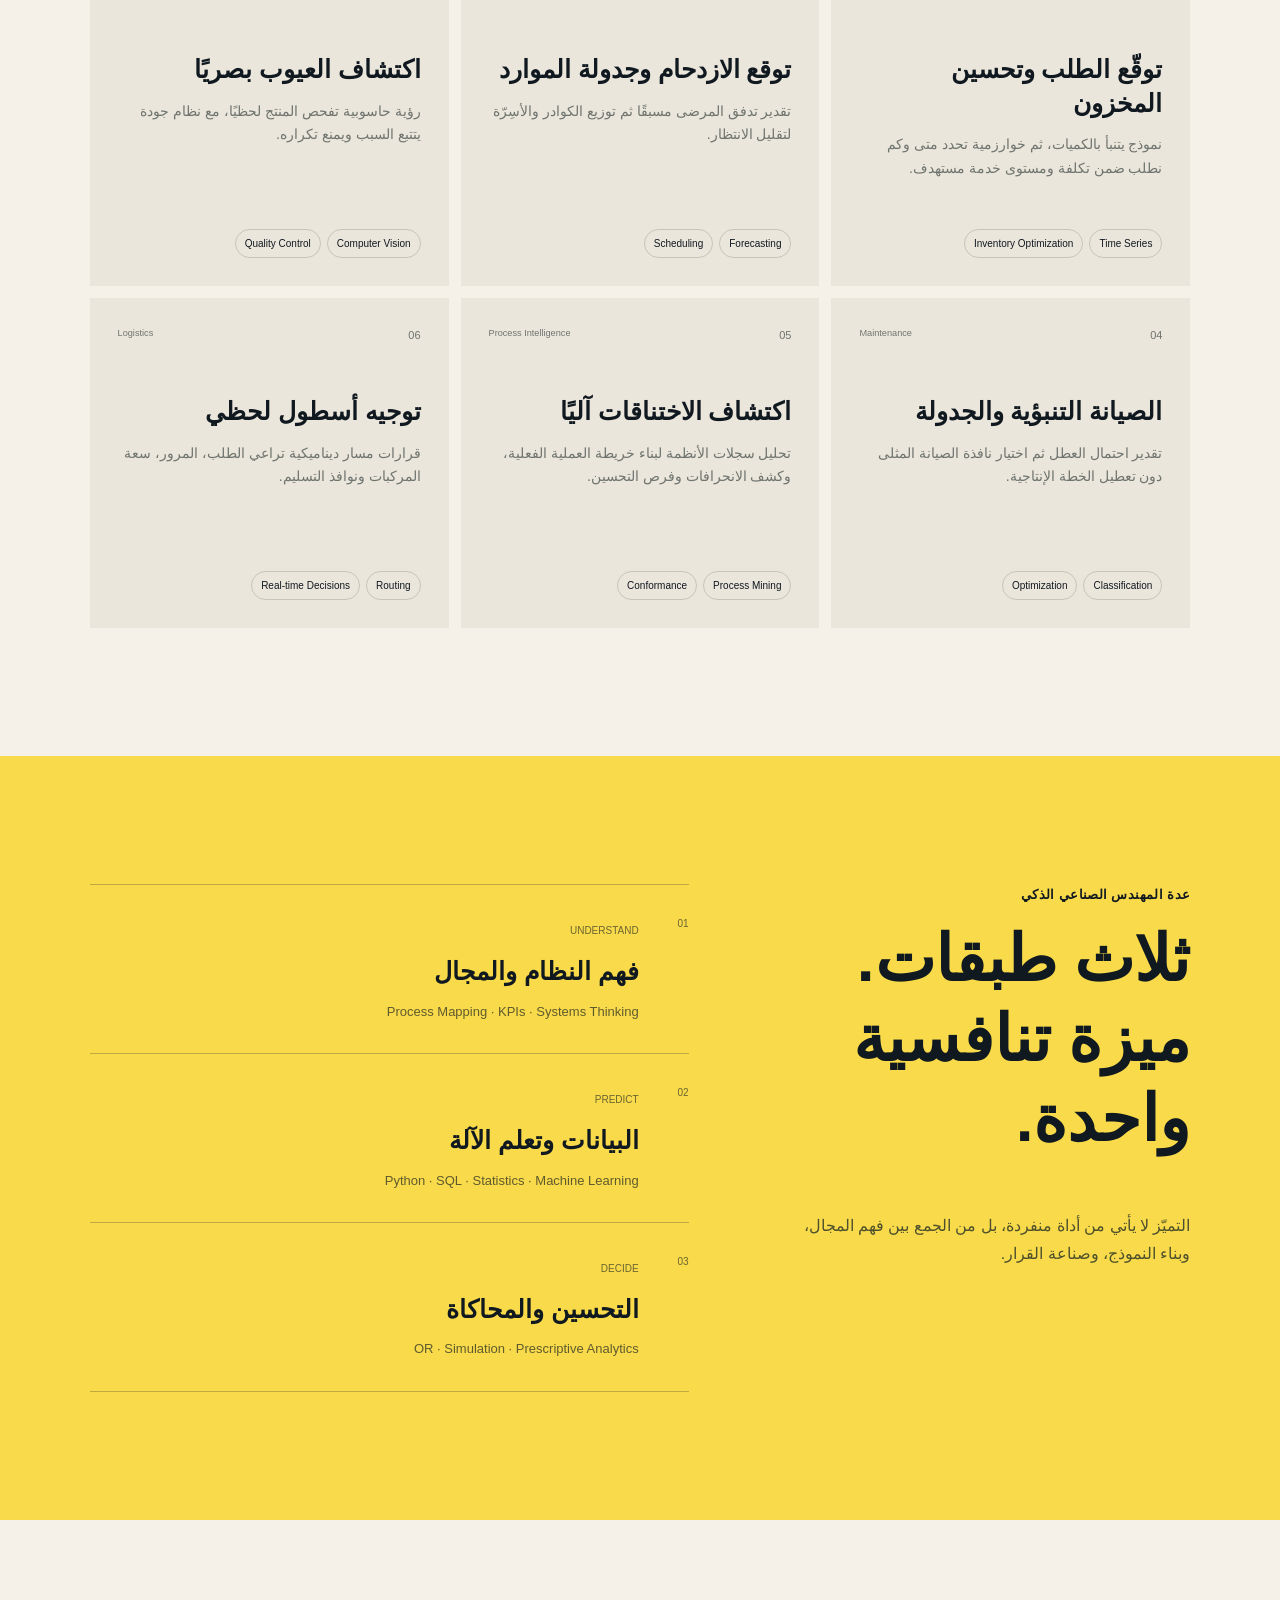
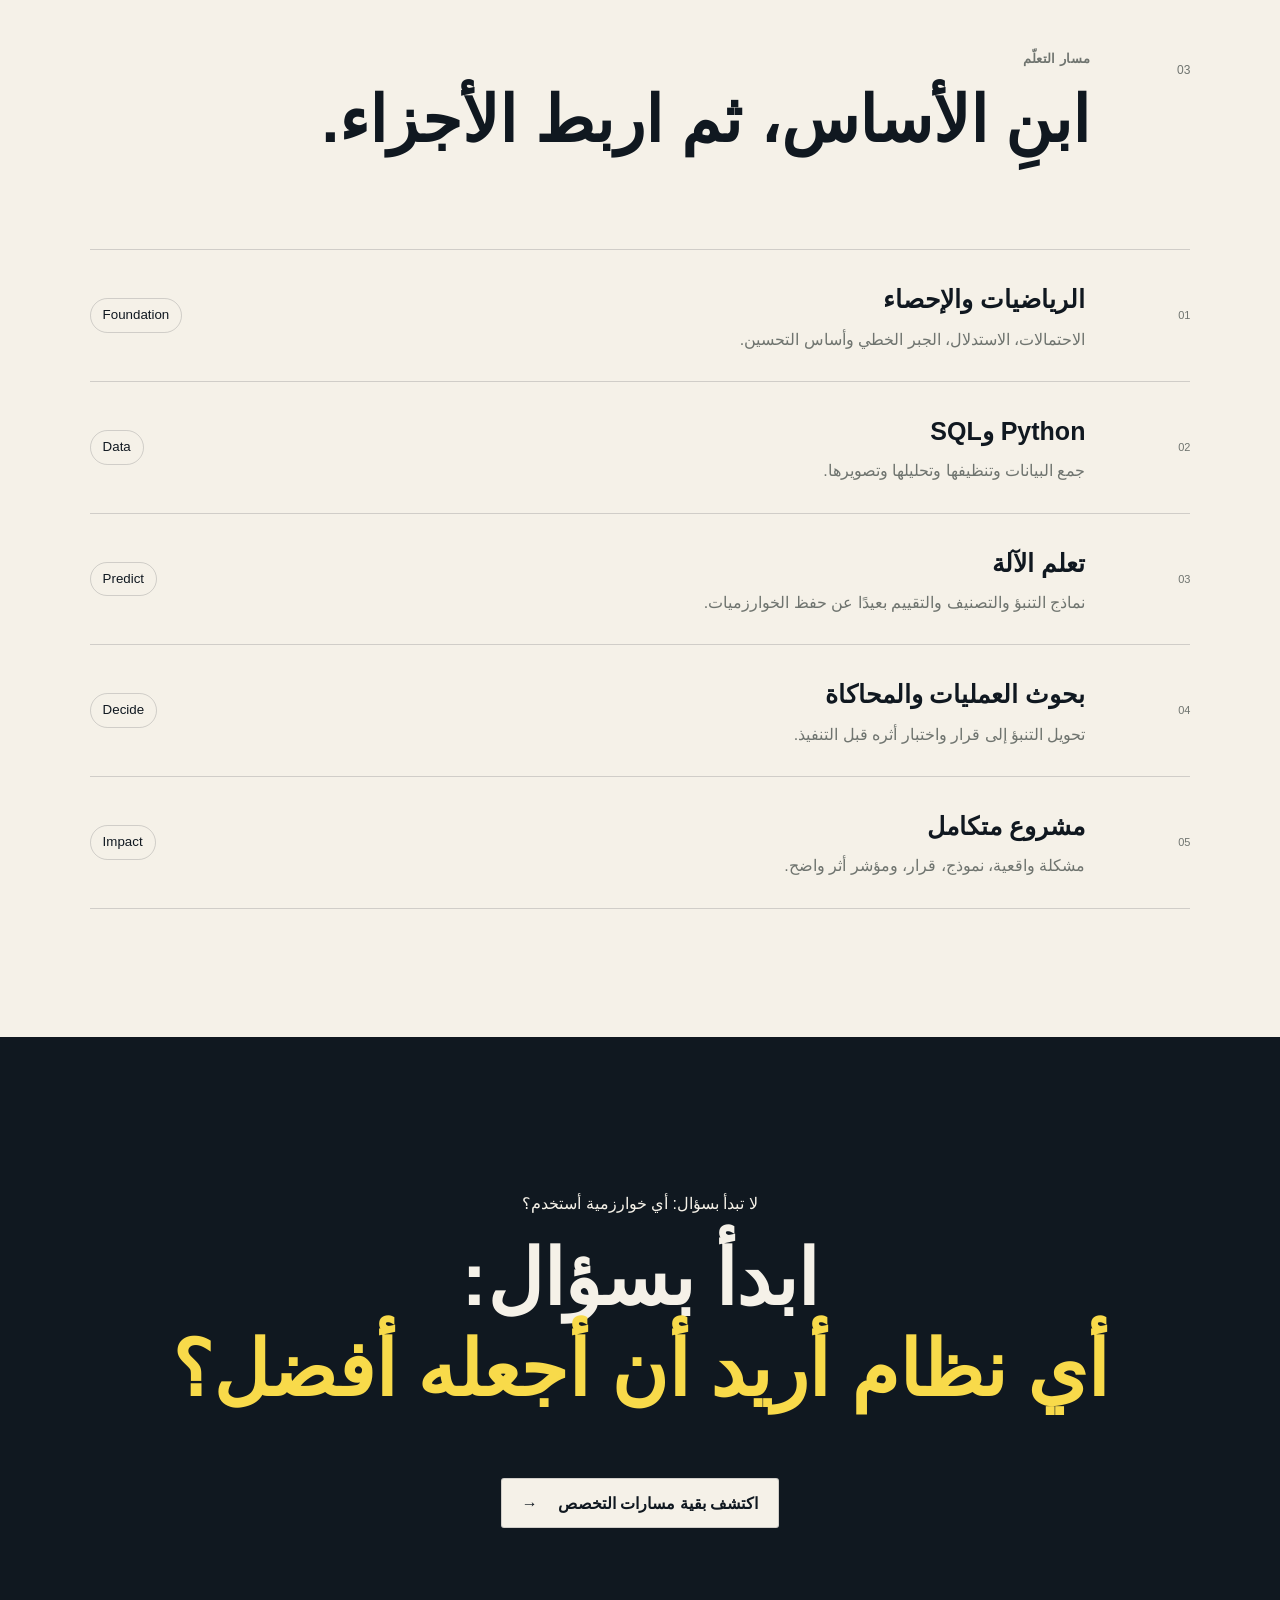
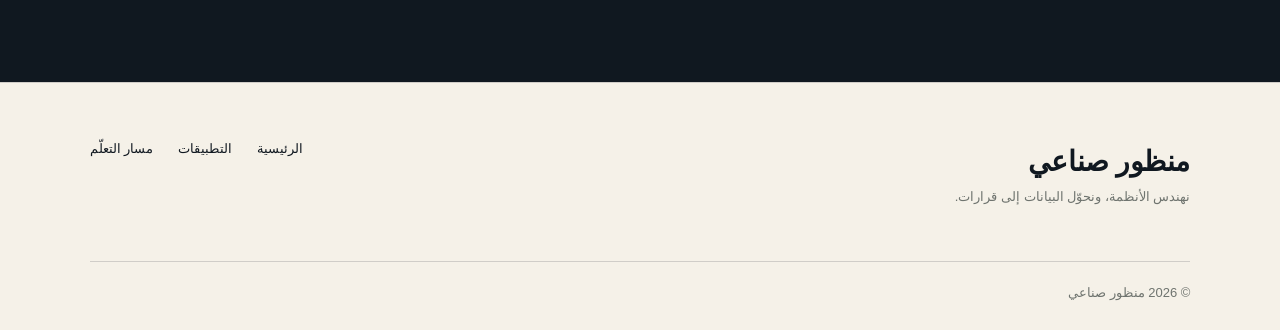
==== commit 14bf8f78: "Add files via upload Fix Thmanyah typography and logo" ====
--- a/ai-data.html
+++ b/ai-data.html
@@ -5,12 +5,12 @@
   <meta name="description" content="تقاطع الهندسة الصناعية والنظم مع الذكاء الاصطناعي وعلوم البيانات: من التنبؤ إلى القرار والتحسين.">
   <meta name="theme-color" content="#101820">
   <title>ISE × AI & Data Science | منظور صناعي</title>
-  <link rel="icon" href="assets/manthoor-logo.svg" type="image/svg+xml"><link rel="stylesheet" href="styles.css">
+  <link rel="icon" href="assets/manthoor-logo.png" type="image/png"><link rel="stylesheet" href="styles.css">
 </head>
 <body data-page="ai">
   <a class="skip-link" href="#main">تجاوز إلى المحتوى</a><div class="reading-progress" aria-hidden="true"><span></span></div>
   <header class="site-header" data-header>
-    <a class="brand" href="index.html"><img src="assets/manthoor-logo.svg" alt="" width="40" height="46"><span>منظور صناعي</span></a>
+    <a class="brand" href="index.html"><img src="assets/manthoor-logo.png" alt="" width="40" height="46"><span>منظور صناعي</span></a>
     <nav class="desktop-nav" aria-label="التنقل الرئيسي"><a href="index.html#about">عن التخصص</a><a href="index.html#fields">المسارات</a><a href="#applications">التطبيقات</a><a class="nav-feature active" href="ai-data.html">ISE × AI &amp; DS</a></nav>
     <div class="header-actions"><button class="icon-button" data-theme-toggle aria-label="تبديل المظهر"><svg aria-hidden="true" viewBox="0 0 24 24"><path d="M12 3v2m0 14v2M3 12h2m14 0h2M5.64 5.64l1.42 1.42m9.88 9.88 1.42 1.42m0-12.72-1.42 1.42M7.06 16.94l-1.42 1.42M16 12a4 4 0 1 1-8 0 4 4 0 0 1 8 0Z"/></svg></button><button class="menu-button" data-menu-button aria-expanded="false" aria-controls="mobile-menu"><span></span><span></span><span></span><b class="sr-only">القائمة</b></button></div>
     <nav class="mobile-menu" id="mobile-menu" data-mobile-menu><a href="index.html">الرئيسية</a><a href="#intersection">نقطة الالتقاء</a><a href="#applications">التطبيقات</a><a href="#roadmap">مسار التعلّم</a></nav>
--- a/styles.css
+++ b/styles.css
@@ -35,3 +35,8 @@
 .ai-hero-copy>p{font:400 22px/1.8 var(--text)}
 .closing-quote blockquote,.final-cta h2{font-feature-settings:"salt" 1,"swsh" 1}
 @media(max-width:620px){.hero-lead{font-size:18px}.ai-hero-copy>p{font-size:19px}.about-intro p:not(.large-copy){font-size:18px}}
+
+/* Display metrics tuned against the real Thmanyah files. */
+.hero h1{font-size:clamp(50px,5.8vw,88px);line-height:1.2;letter-spacing:-.015em}
+.section-heading h2,.bridge-copy h2,.ai-thesis h2,.cycle-panel h3,.stack-intro h2{line-height:1.25;letter-spacing:0}
+@media(max-width:620px){.hero h1{font-size:clamp(44px,13vw,58px);line-height:1.24}.marker:after{height:12%}}
